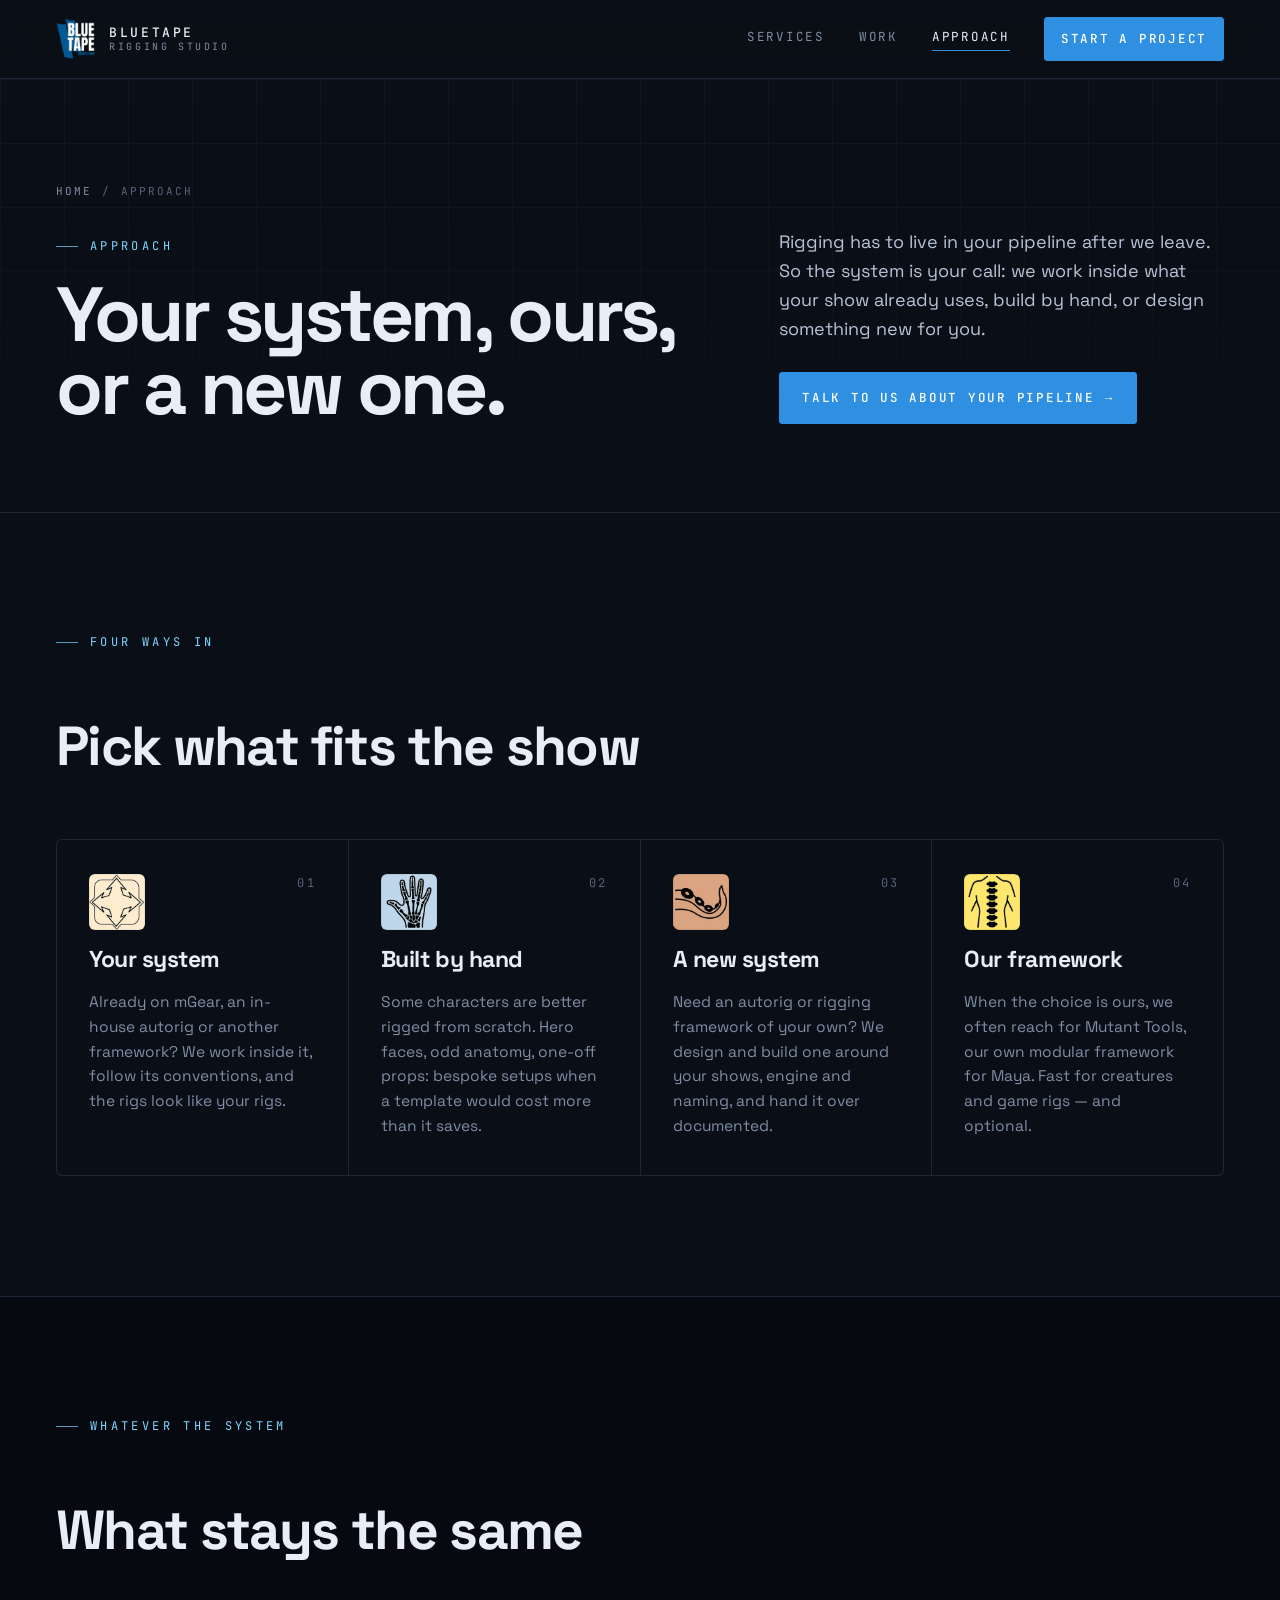
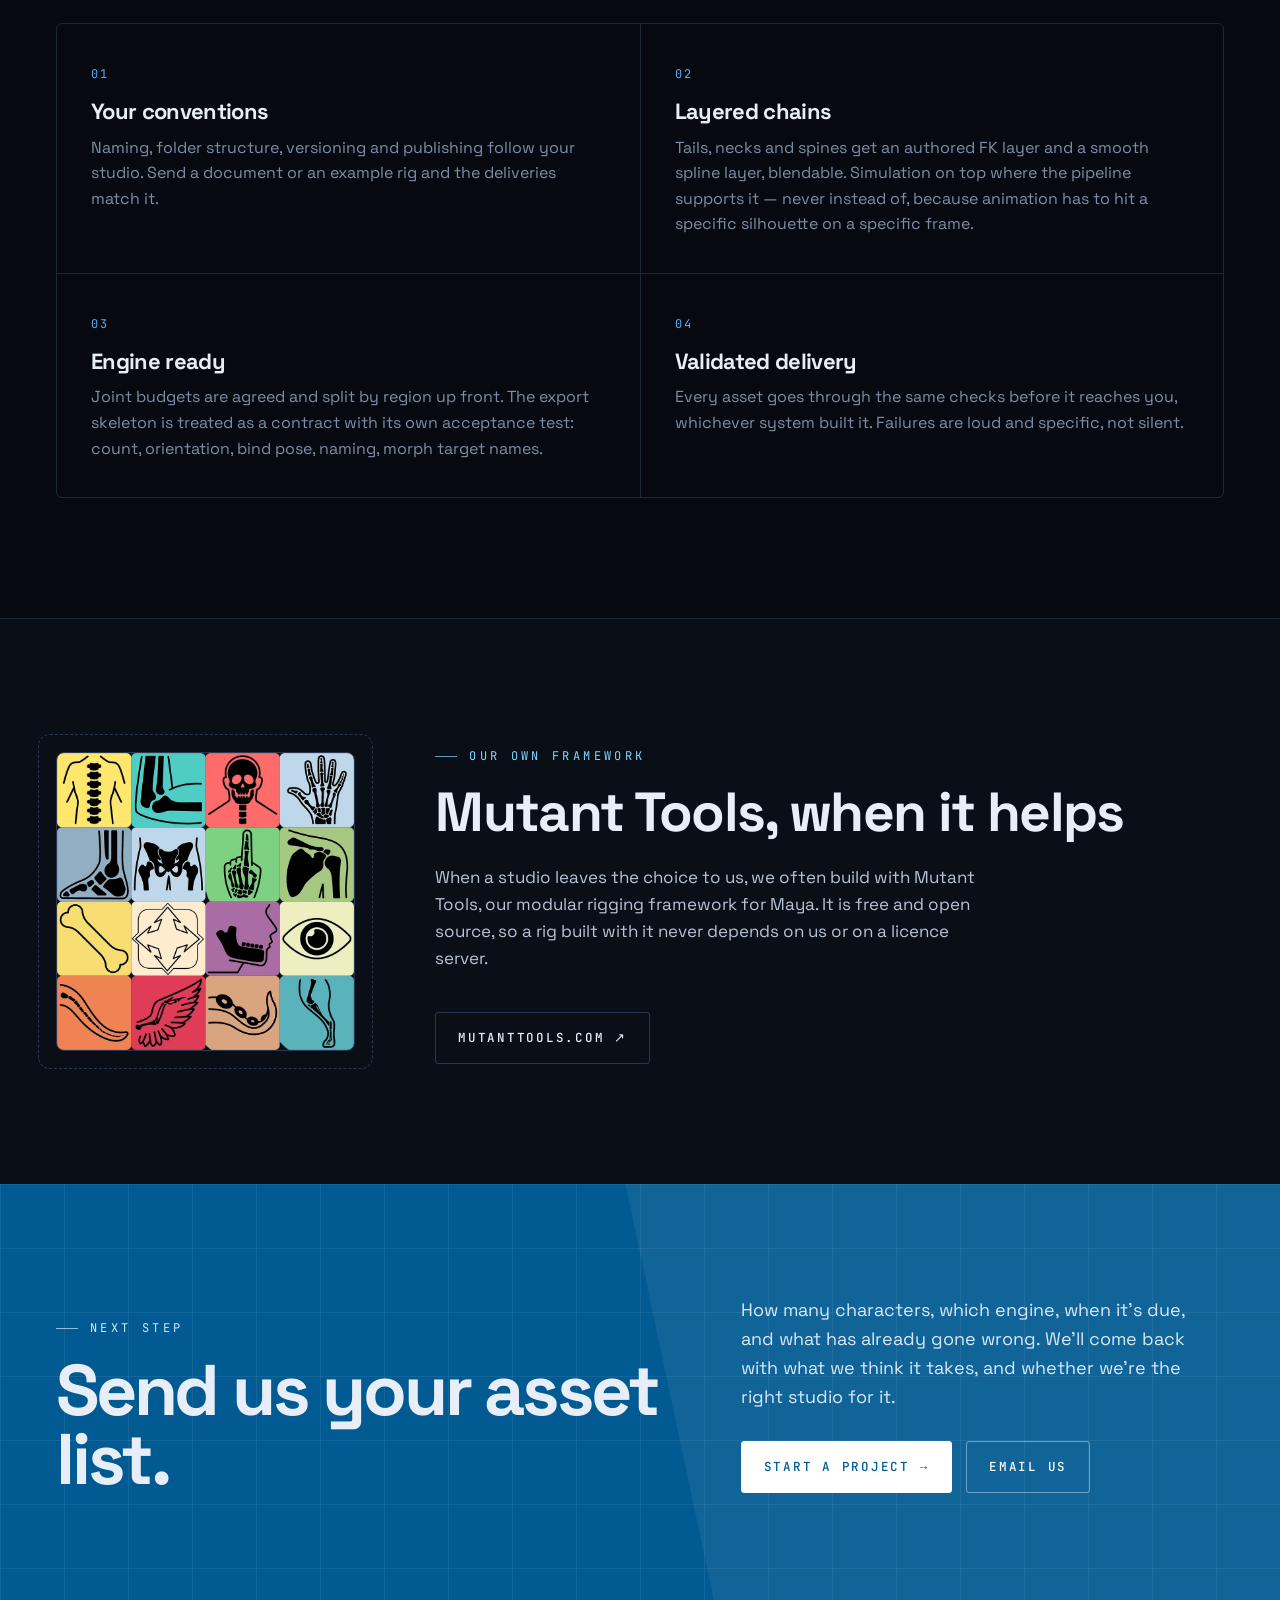
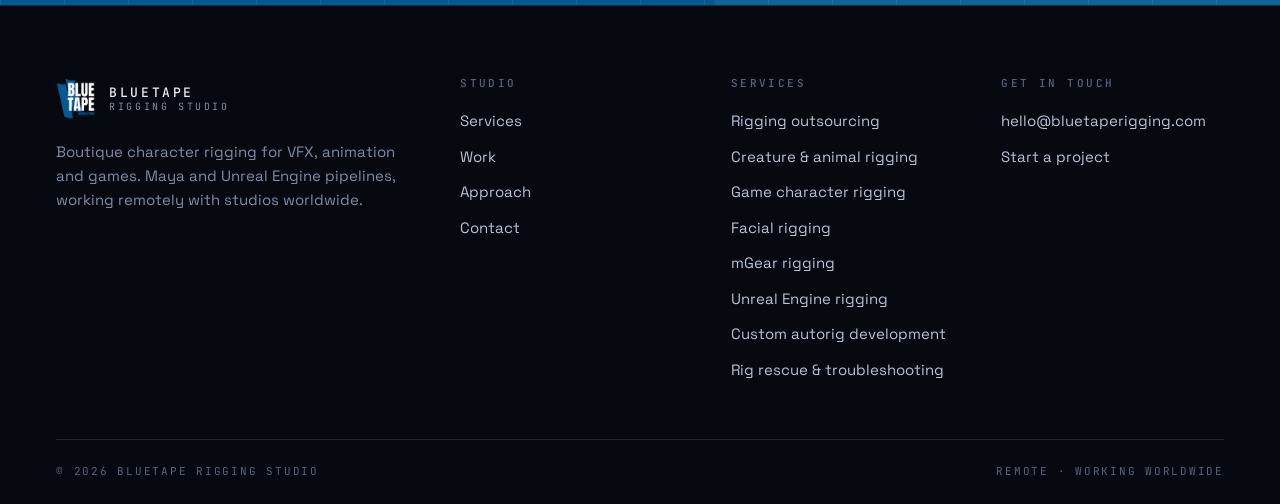
==== approach/index.html @ 0ffba05c "Bluetape Rigging Studio 2026 static rebuild Replaces the WordPress site with a generated static site" ====
<!doctype html>
<html lang="en">
<head>
<meta charset="utf-8">
<meta name="viewport" content="width=device-width,initial-scale=1">
<title>Our Approach — Any Rigging System, or a New One | Bluetape</title>
<meta name="description" content="We rig inside your pipeline: your in-house autorig, mGear or another framework, hand-built setups, or a new rigging system designed for your studio.">
<link rel="canonical" href="https://bluetaperigging.com/approach/">
<meta name="theme-color" content="#0a0f17">
<meta property="og:type" content="website">
<meta property="og:title" content="Our Approach — Any Rigging System, or a New One | Bluetape">
<meta property="og:description" content="We rig inside your pipeline: your in-house autorig, mGear or another framework, hand-built setups, or a new rigging system designed for your studio.">
<meta property="og:url" content="https://bluetaperigging.com/approach/">
<meta property="og:image" content="https://bluetaperigging.com/assets/img/hero-rig.webp">
<link rel="icon" href="/assets/img/favicon.png">
<link rel="apple-touch-icon" href="/assets/img/apple-touch-icon.png">
<link rel="preload" href="/assets/fonts/space-grotesk-700-latin.woff2" as="font" type="font/woff2" crossorigin>
<link rel="stylesheet" href="/assets/css/fonts.css">
<link rel="stylesheet" href="/assets/css/site.css?v=a25bbf7572">
</head>
<body>
<a class="skip" href="#main">Skip to content</a>
<header class="nav">
  <div class="wrap nav__in">
    <a class="nav__mark" href="/" aria-label="Bluetape Rigging Studio — home">
      <img class="nav__logo" src="/assets/img/logo.webp" alt="" width="40" height="43">
      <span class="nav__name">BLUETAPE<small>RIGGING STUDIO</small></span>
    </a>
    <button class="nav__toggle" type="button" aria-label="Menu" aria-expanded="false" aria-controls="nav-links"><span></span><span></span><span></span></button>
    <nav class="nav__links" id="nav-links" aria-label="Main">
      <a href="/services/">Services</a><a href="/work/">Work</a><a href="/approach/" class="is-active" aria-current="page">Approach</a>
      <a class="btn btn--solid" href="/contact/">Start a project</a>
    </nav>
  </div>
</header>
<main id="main">

<section class="phero">
  <div class="wrap phero__in">
    <div>
      <nav class="crumbs" aria-label="Breadcrumb"><a href="/">Home</a><span>/</span><span>Approach</span></nav>
      <span class="kicker">Approach</span>
      <h1>Your system, ours, or a new one.</h1>
    </div>
    <div>
      <p class="phero__lead">Rigging has to live in your pipeline after we leave. So the system is your call: we work inside what your show already uses, build by hand, or design something new for you.</p>
      <div class="btn-row"><a class="btn btn--solid" href="/contact/">Talk to us about your pipeline <span class="arr">→</span></a></div>
    </div>
  </div>
</section>

<section class="section">
  <div class="wrap">
    <div class="section__head section__head--solo" data-reveal><span class="kicker">Four ways in</span><h2 class="section__title">Pick what fits the show</h2></div>
    <div class="cards cards--4"><div class="card" data-reveal="0"><div class="card__top"><img class="card__icon" src="/assets/img/block-09.webp" alt="" width="56" height="56" loading="lazy"><span class="card__num">01</span></div><h3>Your system</h3><p>Already on mGear, an in-house autorig or another framework? We work inside it, follow its conventions, and the rigs look like your rigs.</p></div><div class="card" data-reveal="80"><div class="card__top"><img class="card__icon" src="/assets/img/block-03.webp" alt="" width="56" height="56" loading="lazy"><span class="card__num">02</span></div><h3>Built by hand</h3><p>Some characters are better rigged from scratch. Hero faces, odd anatomy, one-off props: bespoke setups when a template would cost more than it saves.</p></div><div class="card" data-reveal="160"><div class="card__top"><img class="card__icon" src="/assets/img/block-14.webp" alt="" width="56" height="56" loading="lazy"><span class="card__num">03</span></div><h3>A new system</h3><p>Need an autorig or rigging framework of your own? We design and build one around your shows, engine and naming, and hand it over documented.</p></div><div class="card" data-reveal="240"><div class="card__top"><img class="card__icon" src="/assets/img/block-00.webp" alt="" width="56" height="56" loading="lazy"><span class="card__num">04</span></div><h3>Our framework</h3><p>When the choice is ours, we often reach for Mutant Tools, our own modular framework for Maya. Fast for creatures and game rigs — and optional.</p></div></div>
  </div>
</section>

<section class="section section--alt">
  <div class="wrap">
    <div class="section__head section__head--solo" data-reveal><span class="kicker">Whatever the system</span><h2 class="section__title">What stays the same</h2></div>
    <div class="feat"><div data-reveal="0"><span class="feat__n">01</span><h3>Your conventions</h3><p>Naming, folder structure, versioning and publishing follow your studio. Send a document or an example rig and the deliveries match it.</p></div><div data-reveal="100"><span class="feat__n">02</span><h3>Layered chains</h3><p>Tails, necks and spines get an authored FK layer and a smooth spline layer, blendable. Simulation on top where the pipeline supports it — never instead of, because animation has to hit a specific silhouette on a specific frame.</p></div><div data-reveal="0"><span class="feat__n">03</span><h3>Engine ready</h3><p>Joint budgets are agreed and split by region up front. The export skeleton is treated as a contract with its own acceptance test: count, orientation, bind pose, naming, morph target names.</p></div><div data-reveal="100"><span class="feat__n">04</span><h3>Validated delivery</h3><p>Every asset goes through the same checks before it reaches you, whichever system built it. Failures are loud and specific, not silent.</p></div></div>
  </div>
</section>

<section class="section">
  <div class="wrap fw fw--small">
    <div class="fw__art" data-reveal><img src="/assets/img/blocks.webp" alt="The Mutant Tools rigging blocks" width="900" height="900" loading="lazy"></div>
    <div class="fw__body" data-reveal="120">
      <span class="kicker">Our own framework</span>
      <h2 class="section__title">Mutant Tools, when it helps</h2>
      <p>When a studio leaves the choice to us, we often build with Mutant Tools, our modular rigging framework for Maya. It is free and open source, so a rig built with it never depends on us or on a licence server.</p>
      <div class="btn-row"><a class="btn" href="https://mutanttools.com/" rel="noopener">mutanttools.com ↗</a></div>
    </div>
  </div>
</section>
<section class="cta">
  <div class="wrap cta__in">
    <div data-reveal>
      <span class="kicker">Next step</span>
      <h2>Send us your asset list.</h2>
    </div>
    <div data-reveal="120">
      <p>How many characters, which engine, when it’s due, and what has already gone wrong. We’ll come back with what we think it takes, and whether we’re the right studio for it.</p>
      <div class="btn-row">
        <a class="btn btn--solid" href="/contact/">Start a project <span class="arr">→</span></a>
        <a class="btn" data-mail href="/contact/">Email us</a>
      </div>
    </div>
  </div>
</section>
</main>
<footer class="foot">
  <div class="wrap foot__in">
    <div class="foot__brand">
      <a class="nav__mark" href="/"><img class="nav__logo" src="/assets/img/logo.webp" alt="" width="40" height="43"><span class="nav__name">BLUETAPE<small>RIGGING STUDIO</small></span></a>
      <p>Boutique character rigging for VFX, animation and games. Maya and Unreal Engine pipelines, working remotely with studios worldwide.</p>
    </div>
    <div>
      <h4>Studio</h4>
      <ul><li><a href="/services/">Services</a></li><li><a href="/work/">Work</a></li><li><a href="/approach/">Approach</a></li><li><a href="/contact/">Contact</a></li></ul>
    </div>
    <div>
      <h4>Services</h4>
      <ul><li><a href="/rigging-outsourcing/">Rigging outsourcing</a></li><li><a href="/creature-rigging/">Creature &amp; animal rigging</a></li><li><a href="/game-character-rigging/">Game character rigging</a></li><li><a href="/facial-rigging/">Facial rigging</a></li><li><a href="/mgear-rigging/">mGear rigging</a></li><li><a href="/unreal-engine-rigging/">Unreal Engine rigging</a></li><li><a href="/custom-autorig-development/">Custom autorig development</a></li><li><a href="/rig-troubleshooting/">Rig rescue &amp; troubleshooting</a></li></ul>
    </div>
    <div>
      <h4>Get in touch</h4>
      <ul><li><a data-mail href="/contact/"></a></li><li><a href="/contact/">Start a project</a></li></ul>
    </div>
  </div>
  <div class="wrap foot__base"><span>© 2026 Bluetape Rigging Studio</span><span>Remote · working worldwide</span></div>
</footer>
<script src="/assets/js/site.js?v=b8661c61ac" defer></script>
</body>
</html>
---- assets/css/fonts.css ----
/* Both files are variable fonts: one file covers every weight used. */
@font-face{font-family:'Space Grotesk';font-style:normal;font-weight:300 700;font-display:swap;src:url('../fonts/space-grotesk-700-latin.woff2') format('woff2')}
@font-face{font-family:'JetBrains Mono';font-style:normal;font-weight:100 800;font-display:swap;src:url('../fonts/jetbrains-mono-400-latin.woff2') format('woff2')}
---- assets/css/site.css ----
/* Bluetape Rigging Studio — site styles. Sibling system to renderdemartes.com
   (Space Grotesk + JetBrains Mono, mono kickers, hairline panels) warmed by
   Mutant Tools' block imagery. Brand blue comes from the tape in the logo. */

:root{
  --bg:#0a0f17;--bg-deep:#060a10;--panel:#0f1622;--panel-2:#141d2c;
  --line:#1c2738;--line-2:#29384f;
  --text:#e8eef7;--soft:#b7c3d6;--muted:#7f8da4;--dim:#56647b;
  --tape:#015a92;--blue:#2f8fe0;--blue-hi:#5aa9f0;--cyan:#7fd6ff;--ok:#4ade80;
  --pad:56px;--maxw:1280px;
  --mono:"JetBrains Mono",ui-monospace,SFMono-Regular,Menlo,monospace;
  --sans:"Space Grotesk",system-ui,-apple-system,"Segoe UI",Roboto,sans-serif;
  --ease:cubic-bezier(.2,.7,.2,1);
}
*,*::before,*::after{box-sizing:border-box}
html{scroll-behavior:smooth;color-scheme:dark;overflow-x:clip}
body{margin:0;background:var(--bg);color:var(--text);font-family:var(--sans);font-size:16px;line-height:1.6;-webkit-font-smoothing:antialiased;overflow-x:clip}
img{max-width:100%;height:auto;display:block}
a{color:inherit}
h1,h2,h3,h4{margin:0;font-weight:700;letter-spacing:-.03em;line-height:1.04}
p{margin:0}
ul,ol{margin:0;padding:0;list-style:none}
::selection{background:var(--blue);color:#fff}
:focus-visible{outline:2px solid var(--cyan);outline-offset:3px}

.skip{position:absolute;left:-9999px;top:0;background:var(--blue);color:#fff;padding:12px 18px;font-family:var(--mono);font-size:12px;z-index:100}
.skip:focus{left:8px;top:8px}
.wrap{max-width:var(--maxw);margin-inline:auto;padding-inline:var(--pad)}

/* ---------- mono labels ---------- */
.kicker{font-family:var(--mono);font-size:12px;letter-spacing:.28em;text-transform:uppercase;color:var(--cyan);display:inline-flex;align-items:center;gap:12px}
.kicker::before{content:"";width:22px;height:1px;background:currentColor;opacity:.7}
.mono{font-family:var(--mono)}

/* ---------- buttons ---------- */
.btn{display:inline-flex;align-items:center;gap:10px;font-family:var(--mono);font-size:12.5px;font-weight:500;letter-spacing:.14em;text-transform:uppercase;text-decoration:none;padding:15px 22px;border-radius:3px;border:1px solid var(--line-2);color:var(--text);background:transparent;cursor:pointer;transition:background .25s var(--ease),border-color .25s var(--ease),color .25s var(--ease),transform .25s var(--ease)}
.btn:hover{border-color:var(--blue-hi);color:#fff}
.btn--solid{background:var(--blue);border-color:var(--blue);color:#fff}
.btn--solid:hover{background:var(--blue-hi);border-color:var(--blue-hi)}
.btn .arr{transition:transform .25s var(--ease)}
.btn:hover .arr{transform:translateX(4px)}
.btn-row{display:flex;flex-wrap:wrap;gap:14px}
.link{font-family:var(--mono);font-size:12.5px;letter-spacing:.14em;text-transform:uppercase;color:var(--blue-hi);text-decoration:none;border-bottom:1px solid transparent;padding-bottom:2px;transition:border-color .25s var(--ease),color .25s}
.link:hover{border-bottom-color:currentColor;color:var(--cyan)}

/* ---------- nav ---------- */
.nav{position:sticky;top:0;z-index:50;border-bottom:1px solid var(--line);background:rgba(10,15,23,.8);backdrop-filter:blur(14px);-webkit-backdrop-filter:blur(14px)}
.nav__in{display:flex;align-items:center;justify-content:space-between;gap:24px;height:78px}
.nav__mark{display:flex;align-items:center;gap:14px;text-decoration:none}
.nav__logo{height:42px;width:auto;transition:transform .35s var(--ease)}
.nav__mark:hover .nav__logo{transform:rotate(-5deg) scale(1.05)}
.nav__name{font-family:var(--mono);font-size:13px;font-weight:500;letter-spacing:.2em;line-height:1.25}
.nav__name small{display:block;font-size:10px;letter-spacing:.26em;color:var(--muted);font-weight:400}
.nav__links{display:flex;align-items:center;gap:34px}
.nav__links a:not(.btn){font-family:var(--mono);font-size:12.5px;letter-spacing:.14em;text-transform:uppercase;color:var(--muted);text-decoration:none;padding-bottom:3px;border-bottom:1px solid transparent;transition:color .25s var(--ease),border-color .25s var(--ease)}
.nav__links a:not(.btn):hover{color:var(--text)}
.nav__links a.is-active{color:var(--text);border-bottom-color:var(--blue)}
.nav__links .btn{padding:11px 16px}
.nav__toggle{display:none;background:none;border:1px solid var(--line-2);color:var(--text);width:44px;height:44px;border-radius:3px;cursor:pointer;padding:0}
.nav__toggle span{display:block;width:18px;height:1.5px;background:currentColor;margin:4px auto;transition:transform .3s var(--ease),opacity .3s}
.nav.is-open .nav__toggle span:nth-child(1){transform:translateY(5.5px) rotate(45deg)}
.nav.is-open .nav__toggle span:nth-child(2){opacity:0}
.nav.is-open .nav__toggle span:nth-child(3){transform:translateY(-5.5px) rotate(-45deg)}

/* ---------- hero ---------- */
.hero{position:relative;overflow:hidden;border-bottom:1px solid var(--line)}
.hero::before{content:"";position:absolute;inset:0;background-image:linear-gradient(var(--line) 1px,transparent 1px),linear-gradient(90deg,var(--line) 1px,transparent 1px);background-size:64px 64px;opacity:.45;-webkit-mask-image:radial-gradient(ellipse 80% 70% at 70% 40%,#000 20%,transparent 75%);mask-image:radial-gradient(ellipse 80% 70% at 70% 40%,#000 20%,transparent 75%);pointer-events:none}
.hero::after{content:"";position:absolute;width:900px;height:900px;right:-240px;top:-300px;background:radial-gradient(circle,rgba(47,143,224,.22),transparent 62%);pointer-events:none}
.hero__in{position:relative;z-index:1;display:grid;grid-template-columns:minmax(0,1fr) minmax(0,1.08fr);gap:64px;align-items:center;padding-block:112px 104px}
.hero__h1{margin-top:26px;font-size:clamp(46px,6.4vw,88px);letter-spacing:-.045em;line-height:.94}
.hero__h1 em{font-style:normal;color:var(--blue-hi)}
.hero__lead{margin-top:28px;max-width:540px;font-size:clamp(16px,1.35vw,18.5px);color:var(--soft);line-height:1.65}
.hero .btn-row{margin-top:38px}
.hero__status{margin-top:34px;display:flex;align-items:center;gap:10px;font-family:var(--mono);font-size:11.5px;letter-spacing:.16em;text-transform:uppercase;color:var(--muted)}
.dot-live{width:8px;height:8px;border-radius:50%;background:var(--ok);flex:none;box-shadow:0 0 0 0 rgba(74,222,128,.55);animation:pulse 2.6s infinite}
@keyframes pulse{70%{box-shadow:0 0 0 12px rgba(74,222,128,0)}100%{box-shadow:0 0 0 0 rgba(74,222,128,0)}}

/* viewport frame — reads like a Maya panel */
.vp{position:relative;margin:0;border:1px solid var(--line-2);border-radius:6px;background:var(--bg-deep);overflow:hidden;box-shadow:0 40px 120px -40px rgba(0,0,0,.8),0 0 0 1px rgba(255,255,255,.02) inset}
.vp__bar{display:flex;align-items:center;justify-content:space-between;gap:12px;padding:10px 14px;border-bottom:1px solid var(--line);font-family:var(--mono);font-size:10.5px;letter-spacing:.16em;text-transform:uppercase;color:var(--dim);background:var(--panel)}
.vp__dots{display:flex;gap:6px}
.vp__dots i{width:8px;height:8px;border-radius:50%;background:var(--line-2)}
.vp__img{width:100%;aspect-ratio:16/9;object-fit:cover}
.hero .vp__img{aspect-ratio:1/1;object-position:50% 22%}
.vp__hud{position:absolute;left:14px;bottom:12px;font-family:var(--mono);font-size:10.5px;letter-spacing:.14em;color:rgba(232,238,247,.7);text-transform:uppercase}
.vp__hud b{color:var(--cyan);font-weight:500}
.vp__axis{position:absolute;right:14px;bottom:12px;width:34px;height:34px}

/* ---------- partner strip ---------- */
.partners{border-bottom:1px solid var(--line);background:var(--bg-deep)}
.partners__in{display:flex;align-items:center;gap:48px;padding-block:30px}
.partners__label{flex:none;font-family:var(--mono);font-size:11px;letter-spacing:.22em;text-transform:uppercase;color:var(--dim)}
.partners__row{display:flex;align-items:center;justify-content:space-between;gap:40px;flex:1;flex-wrap:wrap}
.partners__row img{height:36px;width:auto;opacity:.55;transition:opacity .3s var(--ease)}
.partners__row img:hover{opacity:1}

/* ---------- sections ---------- */
.section{padding-block:120px}
.section--alt{background:var(--bg-deep);border-block:1px solid var(--line)}
.section__head{display:grid;grid-template-columns:minmax(0,1fr) minmax(0,.9fr);gap:48px;align-items:end;margin-bottom:64px}
.section__head--solo{grid-template-columns:1fr;max-width:760px}
.section__title{margin-top:18px;font-size:clamp(34px,4.3vw,58px)}
.section__lead{color:var(--muted);font-size:17px;max-width:560px}

/* ---------- service cards ---------- */
.cards{display:grid;grid-template-columns:repeat(3,minmax(0,1fr));gap:1px;background:var(--line);border:1px solid var(--line);border-radius:6px;overflow:hidden}
.card{position:relative;display:flex;flex-direction:column;gap:18px;padding:34px 32px 36px;background:var(--bg);text-decoration:none;transition:background .35s var(--ease)}
.card:hover{background:var(--panel)}
.card__top{display:flex;align-items:flex-start;justify-content:space-between}
.card__icon{width:56px;height:56px;border-radius:6px;transition:transform .45s var(--ease)}
.card:hover .card__icon{transform:rotate(-6deg) scale(1.06)}
.card__num{font-family:var(--mono);font-size:12px;letter-spacing:.18em;color:var(--dim)}
.card h3{font-size:23px;letter-spacing:-.02em}
.card p{color:var(--muted);font-size:15.5px}
.card__more{margin-top:auto;padding-top:6px;font-family:var(--mono);font-size:11.5px;letter-spacing:.16em;text-transform:uppercase;color:var(--blue-hi);opacity:0;transform:translateX(-6px);transition:opacity .3s var(--ease),transform .3s var(--ease)}
.card:hover .card__more{opacity:1;transform:none}

/* ---------- work ---------- */
.work{display:grid;grid-template-columns:repeat(2,minmax(0,1fr));gap:28px}
.shot{display:flex;flex-direction:column;gap:18px}
.media{position:relative;margin:0;border:1px solid var(--line);border-radius:6px;overflow:hidden;background:var(--panel);aspect-ratio:16/9}
.media img{width:100%;height:100%;object-fit:cover;transition:transform .9s var(--ease),opacity .4s}
.play{all:unset;position:absolute;inset:0;cursor:pointer;display:block}
.play:focus-visible{outline:2px solid var(--cyan);outline-offset:-4px}
.play__btn{position:absolute;left:18px;bottom:18px;display:inline-flex;align-items:center;gap:10px;padding:10px 14px 10px 12px;border-radius:3px;background:rgba(6,10,16,.78);border:1px solid rgba(255,255,255,.14);backdrop-filter:blur(6px);-webkit-backdrop-filter:blur(6px);font-family:var(--mono);font-size:11px;letter-spacing:.16em;text-transform:uppercase;color:#fff;transition:background .25s var(--ease),border-color .25s}
.play__btn svg{width:14px;height:14px}
.media:hover img{transform:scale(1.035)}
.media:hover .play__btn{background:var(--blue);border-color:var(--blue)}
.media iframe{position:absolute;inset:0;width:100%;height:100%;border:0}
.media--logo{display:grid;place-items:center;background:radial-gradient(circle at 50% 45%,var(--panel-2),var(--bg-deep))}
.media--logo img{width:34%;height:auto;object-fit:contain;opacity:.9}
.media--logo:hover img{transform:none}
.nda{position:absolute;left:18px;bottom:18px;font-family:var(--mono);font-size:10.5px;letter-spacing:.16em;text-transform:uppercase;color:var(--dim)}
.shot__meta{display:flex;justify-content:space-between;gap:20px;align-items:flex-start}
.shot h3{font-size:22px;letter-spacing:-.02em}
.shot__client{margin-top:4px;color:var(--muted);font-size:15px}
.tag{flex:none;font-family:var(--mono);font-size:10.5px;letter-spacing:.14em;text-transform:uppercase;color:var(--cyan);border:1px solid var(--line-2);border-radius:2px;padding:6px 9px;white-space:nowrap}
.more-row{margin-top:48px;display:flex;justify-content:flex-end}

/* ---------- framework band ---------- */
.fw{display:grid;grid-template-columns:minmax(0,.9fr) minmax(0,1.1fr);gap:80px;align-items:center}
.fw__art{position:relative}
.fw__art img{border-radius:8px;border:1px solid var(--line-2)}
.fw__art::after{content:"";position:absolute;inset:-18px;border:1px dashed var(--line-2);border-radius:12px;pointer-events:none}
.fw__body p{color:var(--soft);font-size:17px;margin-top:22px;max-width:560px}
.stats{display:grid;grid-template-columns:repeat(4,minmax(0,1fr));gap:0;margin-top:44px;border-top:1px solid var(--line)}
.stats div{padding:22px 18px 0 0}
.stats b{display:block;font-size:34px;font-weight:500;letter-spacing:-.02em;color:#fff}
.stats span{display:block;margin-top:6px;font-family:var(--mono);font-size:10.5px;letter-spacing:.18em;text-transform:uppercase;color:var(--muted)}
.fw .btn-row{margin-top:40px}

/* ---------- process ---------- */
.steps{display:grid;grid-template-columns:repeat(5,minmax(0,1fr));gap:28px;position:relative;counter-reset:s}
.steps::before{content:"";position:absolute;left:0;right:0;top:15px;border-top:1px dashed var(--line-2)}
.step{position:relative}
.step__n{position:relative;display:grid;place-items:center;width:32px;height:32px;border-radius:50%;background:var(--bg);border:1px solid var(--blue);font-family:var(--mono);font-size:11.5px;color:var(--blue-hi)}
.section--alt .step__n{background:var(--bg-deep)}
.step h3{margin-top:24px;font-size:19px;letter-spacing:-.015em}
.step p{margin-top:10px;color:var(--muted);font-size:15px}

/* ---------- stack chips ---------- */
.stack{display:flex;flex-wrap:wrap;gap:10px;margin-top:32px}
.steps+.stack{margin-top:64px}
.foot__base::before{content:"";position:absolute;left:var(--pad);right:var(--pad);top:0;border-top:1px solid var(--line)}
.stack li{font-family:var(--mono);font-size:12px;letter-spacing:.08em;color:var(--soft);border:1px solid var(--line-2);border-radius:999px;padding:8px 14px}

/* ---------- split / soon ---------- */
.split{display:grid;grid-template-columns:minmax(0,1fr) minmax(0,1fr);gap:72px;align-items:center}
.soon{display:grid;grid-template-columns:auto minmax(0,1fr) auto;gap:36px;align-items:center;padding:36px 40px;border:1px solid var(--line);border-radius:6px;background:linear-gradient(120deg,var(--panel),var(--bg))}
.soon__icons{display:flex}
.soon__icons img{width:64px;height:64px;border-radius:8px;border:2px solid var(--bg);margin-left:-14px}
.soon__icons img:first-child{margin-left:0}
.soon h3{font-size:24px}
.soon p{margin-top:8px;color:var(--muted);max-width:620px}
.pill{display:inline-flex;align-items:center;gap:8px;font-family:var(--mono);font-size:11px;letter-spacing:.16em;text-transform:uppercase;color:#fcd34d;border:1px solid rgba(252,211,77,.35);border-radius:999px;padding:7px 12px;white-space:nowrap}
.pill::before{content:"";width:6px;height:6px;border-radius:50%;background:currentColor}

/* ---------- CTA ---------- */
.cta{position:relative;overflow:hidden;background:var(--tape);isolation:isolate}
.cta::before{content:"";position:absolute;inset:0;background-image:linear-gradient(rgba(255,255,255,.07) 1px,transparent 1px),linear-gradient(90deg,rgba(255,255,255,.07) 1px,transparent 1px);background-size:64px 64px;z-index:-1}
.cta::after{content:"";position:absolute;right:-8%;top:-40%;width:55%;height:180%;background:rgba(255,255,255,.06);transform:rotate(-12deg);z-index:-1}
.cta__in{padding-block:112px;display:grid;grid-template-columns:minmax(0,1.3fr) minmax(0,1fr);gap:56px;align-items:end}
.cta .kicker{color:#cfe7ff}
.cta h2{margin-top:18px;font-size:clamp(40px,5.6vw,76px);letter-spacing:-.045em;line-height:.96}
.cta p{color:#d7e8fb;font-size:18px;max-width:460px}
.cta .btn-row{margin-top:30px}
.cta .btn--solid{background:#fff;border-color:#fff;color:var(--tape)}
.cta .btn--solid:hover{background:#dff0ff;border-color:#dff0ff}
.cta .btn:not(.btn--solid){border-color:rgba(255,255,255,.4);color:#fff}
.cta .btn:not(.btn--solid):hover{border-color:#fff}

/* ---------- footer ---------- */
.foot{background:var(--bg-deep);border-top:1px solid var(--line)}
.foot__in{display:grid;grid-template-columns:minmax(0,1.6fr) repeat(3,minmax(0,1fr));gap:48px;padding-block:72px 56px}
.foot__brand p{margin-top:20px;color:var(--muted);font-size:15px;max-width:340px}
.foot h4{font-family:var(--mono);font-size:11px;font-weight:500;letter-spacing:.22em;text-transform:uppercase;color:var(--dim);margin-bottom:18px}
.foot li+li{margin-top:10px}
.foot li a{color:var(--soft);text-decoration:none;font-size:15px;transition:color .2s}
.foot li a:hover{color:var(--blue-hi)}
.foot__base{position:relative;display:flex;justify-content:space-between;gap:20px;flex-wrap:wrap;padding-block:24px;font-family:var(--mono);font-size:11px;letter-spacing:.16em;text-transform:uppercase;color:var(--dim)}

/* ---------- sub-page hero ---------- */
.phero{position:relative;overflow:hidden;border-bottom:1px solid var(--line)}
.phero::before{content:"";position:absolute;inset:0;background-image:linear-gradient(var(--line) 1px,transparent 1px),linear-gradient(90deg,var(--line) 1px,transparent 1px);background-size:64px 64px;opacity:.4;-webkit-mask-image:linear-gradient(180deg,#000,transparent 90%);mask-image:linear-gradient(180deg,#000,transparent 90%);pointer-events:none}
.phero__in{position:relative;padding-block:104px 88px;display:grid;grid-template-columns:minmax(0,1.2fr) minmax(0,.8fr);gap:56px;align-items:end}
.crumbs{display:flex;gap:10px;font-family:var(--mono);font-size:11px;letter-spacing:.18em;text-transform:uppercase;color:var(--dim);margin-bottom:28px}
.crumbs a{color:var(--muted);text-decoration:none}
.crumbs a:hover{color:var(--text)}
.phero h1{margin-top:22px;font-size:clamp(44px,6vw,84px);letter-spacing:-.045em;line-height:.95}
.phero__lead{color:var(--soft);font-size:18px;max-width:520px}
.phero .btn-row{margin-top:28px}

/* ---------- service detail rows ---------- */
.srow{display:grid;grid-template-columns:minmax(0,1fr) minmax(0,1fr);gap:80px;align-items:center;padding-block:72px;border-top:1px solid var(--line)}
.srow:first-child{border-top:0;padding-top:0}
.srow--flip .srow__media{order:2}
.srow__media{border:1px solid var(--line);border-radius:6px;overflow:hidden;background:var(--panel);aspect-ratio:4/3;display:grid;place-items:center}
.srow__media img{width:100%;height:100%;object-fit:cover}
.srow__media--icon{background:radial-gradient(circle at 50% 45%,var(--panel-2),var(--bg-deep))}
.srow__media--icon img{width:38%;height:auto;border-radius:12px;box-shadow:0 30px 60px -20px rgba(0,0,0,.7)}
.srow__num{font-family:var(--mono);font-size:12px;letter-spacing:.2em;color:var(--blue-hi)}
.srow h2{margin-top:14px;font-size:clamp(28px,3.2vw,42px)}
.srow p{margin-top:18px;color:var(--soft);font-size:16.5px}
.srow .stack{margin-top:24px}

/* checklist + faq */
.check li{position:relative;padding:18px 0 18px 40px;border-top:1px solid var(--line);color:var(--soft)}
.check li:last-child{border-bottom:1px solid var(--line)}
.check li::before{content:"";position:absolute;left:4px;top:24px;width:14px;height:8px;border-left:2px solid var(--blue-hi);border-bottom:2px solid var(--blue-hi);transform:rotate(-45deg)}
.faq details{border-top:1px solid var(--line)}
.faq details:last-child{border-bottom:1px solid var(--line)}
.faq summary{list-style:none;cursor:pointer;display:flex;justify-content:space-between;gap:24px;padding:24px 0;font-size:19px;font-weight:500;letter-spacing:-.01em}
.faq summary::-webkit-details-marker{display:none}
.faq summary::after{content:"+";font-family:var(--mono);color:var(--blue-hi);font-size:20px;line-height:1;transition:transform .3s var(--ease)}
.faq details[open] summary::after{transform:rotate(45deg)}
.faq details p{padding:0 0 26px;color:var(--muted);max-width:760px}

/* work index rows */
.wrow{display:grid;grid-template-columns:minmax(0,1.25fr) minmax(0,1fr);gap:64px;align-items:center;padding-block:56px;border-top:1px solid var(--line)}
.wrow:first-child{border-top:0;padding-top:0}
.wrow__idx{font-family:var(--mono);font-size:12px;letter-spacing:.2em;color:var(--dim)}
.wrow h2{margin-top:14px;font-size:clamp(28px,3vw,40px)}
.wrow__client{margin-top:10px;color:var(--soft);font-size:17px}
.spec{margin-top:28px;display:grid;grid-template-columns:auto 1fr;gap:10px 24px;font-size:14.5px}
.spec dt{font-family:var(--mono);font-size:11px;letter-spacing:.18em;text-transform:uppercase;color:var(--dim);padding-top:3px}
.spec dd{margin:0;color:var(--soft)}

/* framework features */
.feat{display:grid;grid-template-columns:repeat(2,minmax(0,1fr));gap:1px;background:var(--line);border:1px solid var(--line);border-radius:6px;overflow:hidden}
.feat>div{background:var(--bg);padding:36px 34px}
.section--alt .feat>div{background:var(--bg-deep)}
.feat__n{font-family:var(--mono);font-size:12px;letter-spacing:.2em;color:var(--blue-hi)}
.feat h3{margin-top:14px;font-size:22px}
.feat p{margin-top:12px;color:var(--muted)}
.shot-wide{margin-top:64px}
.shot-wide .vp__img{aspect-ratio:auto}

/* contact */
.contact{display:grid;grid-template-columns:minmax(0,1.3fr) minmax(0,.7fr);gap:64px;align-items:start}
.form{display:grid;grid-template-columns:1fr 1fr;gap:22px;padding:40px;border:1px solid var(--line);border-radius:6px;background:var(--panel)}
.field{display:flex;flex-direction:column;gap:9px}
.field--full{grid-column:1/-1}
.field label{font-family:var(--mono);font-size:11px;letter-spacing:.18em;text-transform:uppercase;color:var(--muted)}
.field input,.field select,.field textarea{font:inherit;font-size:16px;color:var(--text);background:var(--bg-deep);border:1px solid var(--line-2);border-radius:3px;padding:14px 15px;transition:border-color .2s}
.field textarea{min-height:170px;resize:vertical}
.field input:focus,.field select:focus,.field textarea:focus{outline:none;border-color:var(--blue-hi)}
.form__foot{grid-column:1/-1;display:flex;justify-content:space-between;align-items:center;gap:20px;flex-wrap:wrap;margin-top:6px}
.form__note{font-size:13.5px;color:var(--dim);max-width:340px}
.info{display:flex;flex-direction:column;gap:0}
.info div{padding:24px 0;border-top:1px solid var(--line)}
.info div:last-child{border-bottom:1px solid var(--line)}
.info h3{font-family:var(--mono);font-size:11px;font-weight:500;letter-spacing:.2em;text-transform:uppercase;color:var(--dim)}
.info p{margin-top:8px;color:var(--soft)}
.info a{color:var(--blue-hi);text-decoration:none}
.info a:hover{text-decoration:underline}

/* ---------- reveal ---------- */
[data-reveal]{opacity:0;transform:translateY(18px);transition:opacity .7s var(--ease),transform .7s var(--ease)}
[data-reveal].is-in{opacity:1;transform:none}
@media (prefers-reduced-motion:reduce){
  *,*::before,*::after{animation:none!important;transition:none!important;scroll-behavior:auto!important}
  [data-reveal]{opacity:1;transform:none}
}

/* ---------- responsive ---------- */
@media (max-width:1080px){
  :root{--pad:36px}
  .hero__in,.fw,.split,.srow,.wrow,.contact,.phero__in{grid-template-columns:1fr;gap:48px}
  .srow--flip .srow__media{order:0}
  .cards{grid-template-columns:repeat(2,minmax(0,1fr))}
  .steps{grid-template-columns:repeat(2,minmax(0,1fr));gap:40px 28px}
  .steps::before{display:none}
  .section__head{grid-template-columns:1fr;gap:20px}
  .cta__in{grid-template-columns:1fr;gap:32px}
  .foot__in{grid-template-columns:1fr 1fr}
  .fw__art{max-width:520px}
}
@media (max-width:860px){
  .nav__toggle{display:block}
  .nav__links{position:fixed;left:0;right:0;top:78px;flex-direction:column;align-items:stretch;gap:0;padding:12px var(--pad) 28px;background:rgba(10,15,23,.97);border-bottom:1px solid var(--line);transform:translateY(-8px);opacity:0;visibility:hidden;transition:opacity .25s var(--ease),transform .25s var(--ease),visibility .25s}
  .nav.is-open .nav__links{opacity:1;visibility:visible;transform:none}
  .nav__links a:not(.btn){padding:16px 0;border-bottom:1px solid var(--line)}
  .nav__links .btn{margin-top:18px;justify-content:center}
  .work{grid-template-columns:1fr}
  .partners__in{flex-direction:column;align-items:flex-start;gap:22px}
  .partners__row{justify-content:flex-start;gap:28px 36px}
  .soon{grid-template-columns:1fr;gap:22px}
}
@media (max-width:640px){
  :root{--pad:16px}
  .section{padding-block:80px}
  .hero__in{padding-block:64px 72px}
  .phero__in{padding-block:64px 56px}
  .cards,.feat{grid-template-columns:1fr}
  .steps{grid-template-columns:1fr}
  .stats{grid-template-columns:repeat(2,minmax(0,1fr));row-gap:12px}
  .form{grid-template-columns:1fr;padding:24px}
  .foot__in{grid-template-columns:1fr;gap:36px}
  .shot__meta{flex-direction:column;gap:10px}
  .vp__bar span:last-child{display:none}
  .cta__in{padding-block:80px}
  .nav__name small{display:none}
}

/* four-up route cards + smaller framework band */
.cards--4{grid-template-columns:repeat(4,minmax(0,1fr))}
.cards--4+.stack{margin-top:36px}
.fw--small{grid-template-columns:minmax(0,.55fr) minmax(0,1.45fr)}
.fw--small .fw__art{max-width:340px}
@media (max-width:1080px){.cards--4{grid-template-columns:repeat(2,minmax(0,1fr))}.fw--small{grid-template-columns:1fr}}
@media (max-width:640px){.cards--4{grid-template-columns:1fr}}

/* landing-page prose + link chips */
.prose h3{margin-top:30px;font-size:22px;letter-spacing:-.02em}
.prose .kicker+h3{margin-top:26px}
.prose p{margin-top:12px;color:var(--soft);font-size:16.5px;max-width:620px}
.stack--links{margin-top:22px}
.stack--links a{text-decoration:none;color:inherit}
.stack--links li{transition:border-color .2s}
.stack--links li:hover{border-color:var(--blue-hi)}
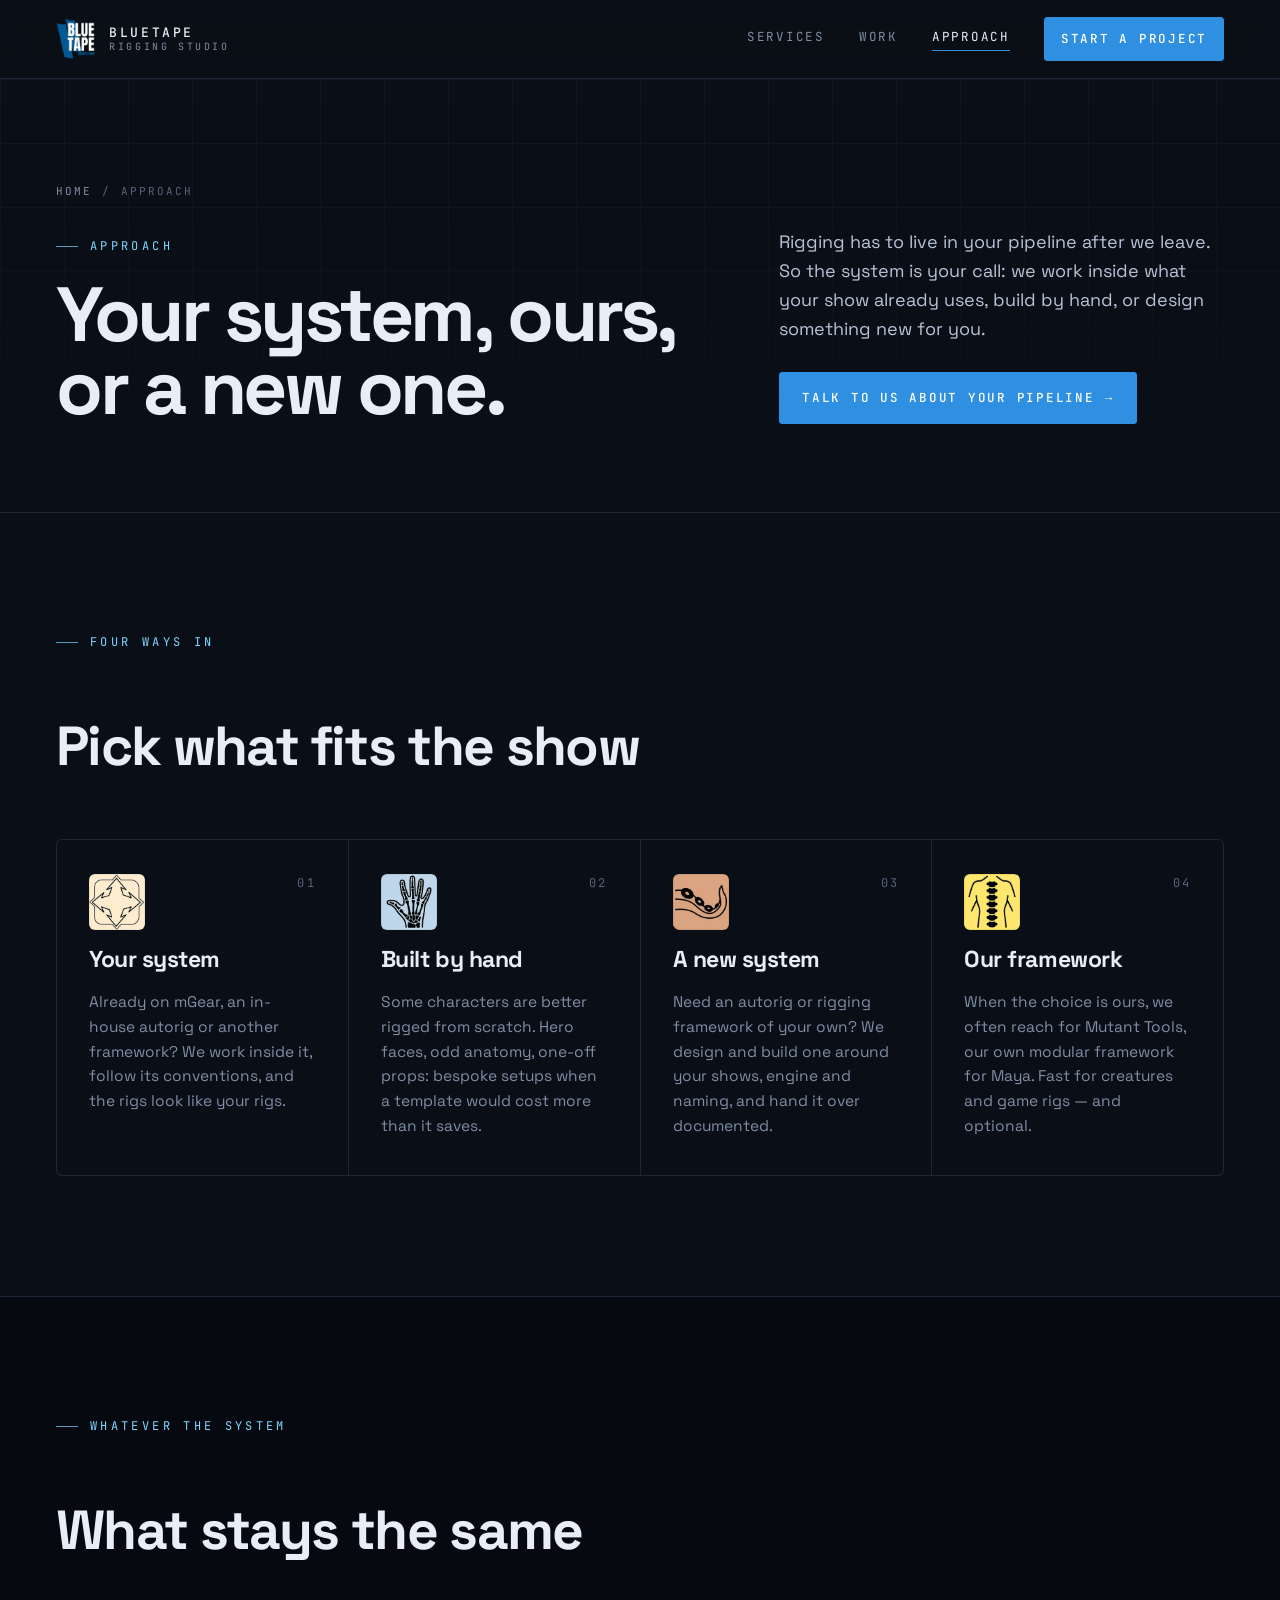
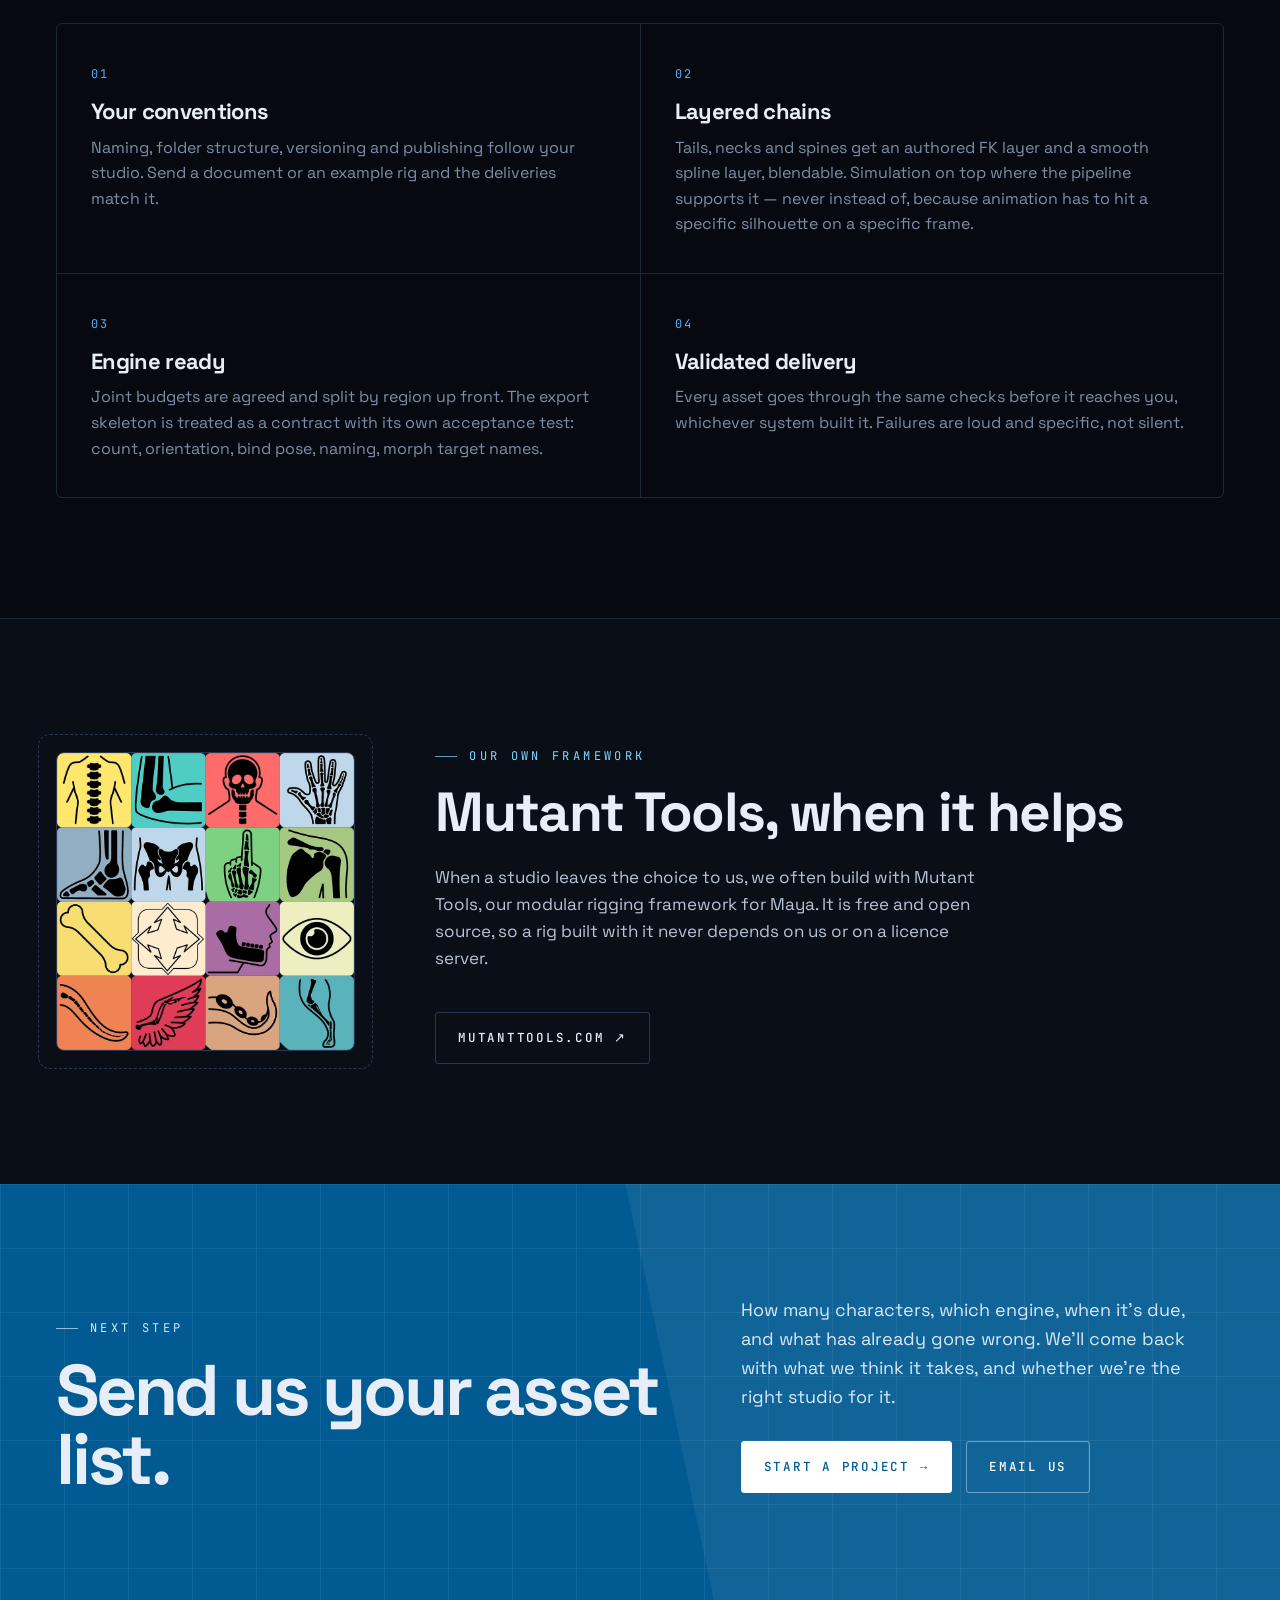
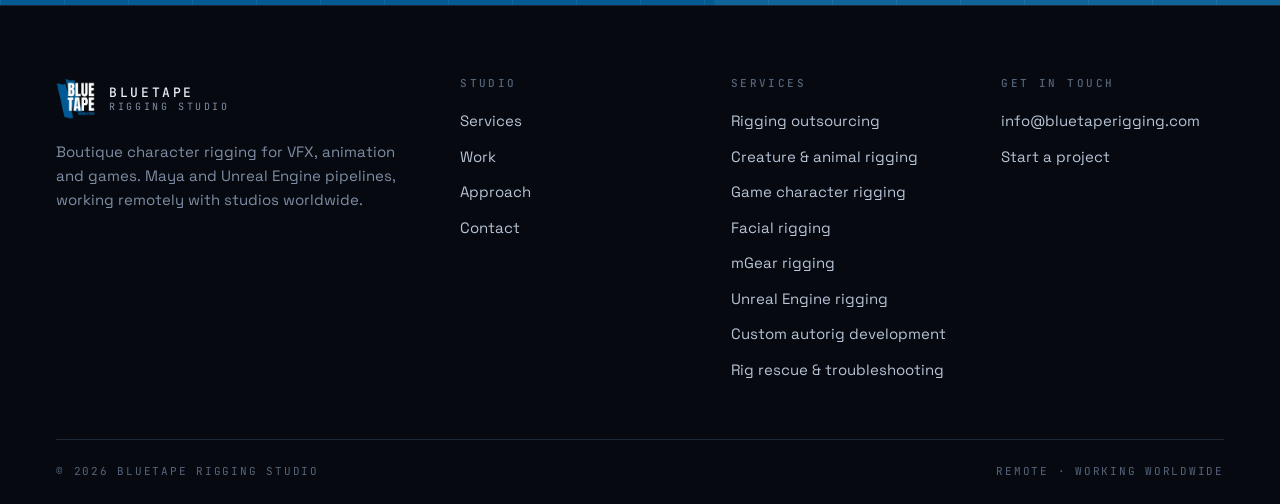
==== commit cd24d28a: "Send enquiries to info@bluetaperigging.com Co-Authored-By: Claude Opus 5.5 <noreply@anthropic.com>" ====
--- a/approach/index.html
+++ b/approach/index.html
@@ -111,6 +111,6 @@
   </div>
   <div class="wrap foot__base"><span>© 2026 Bluetape Rigging Studio</span><span>Remote · working worldwide</span></div>
 </footer>
-<script src="/assets/js/site.js?v=b8661c61ac" defer></script>
+<script src="/assets/js/site.js?v=6daec08b28" defer></script>
 </body>
 </html>
